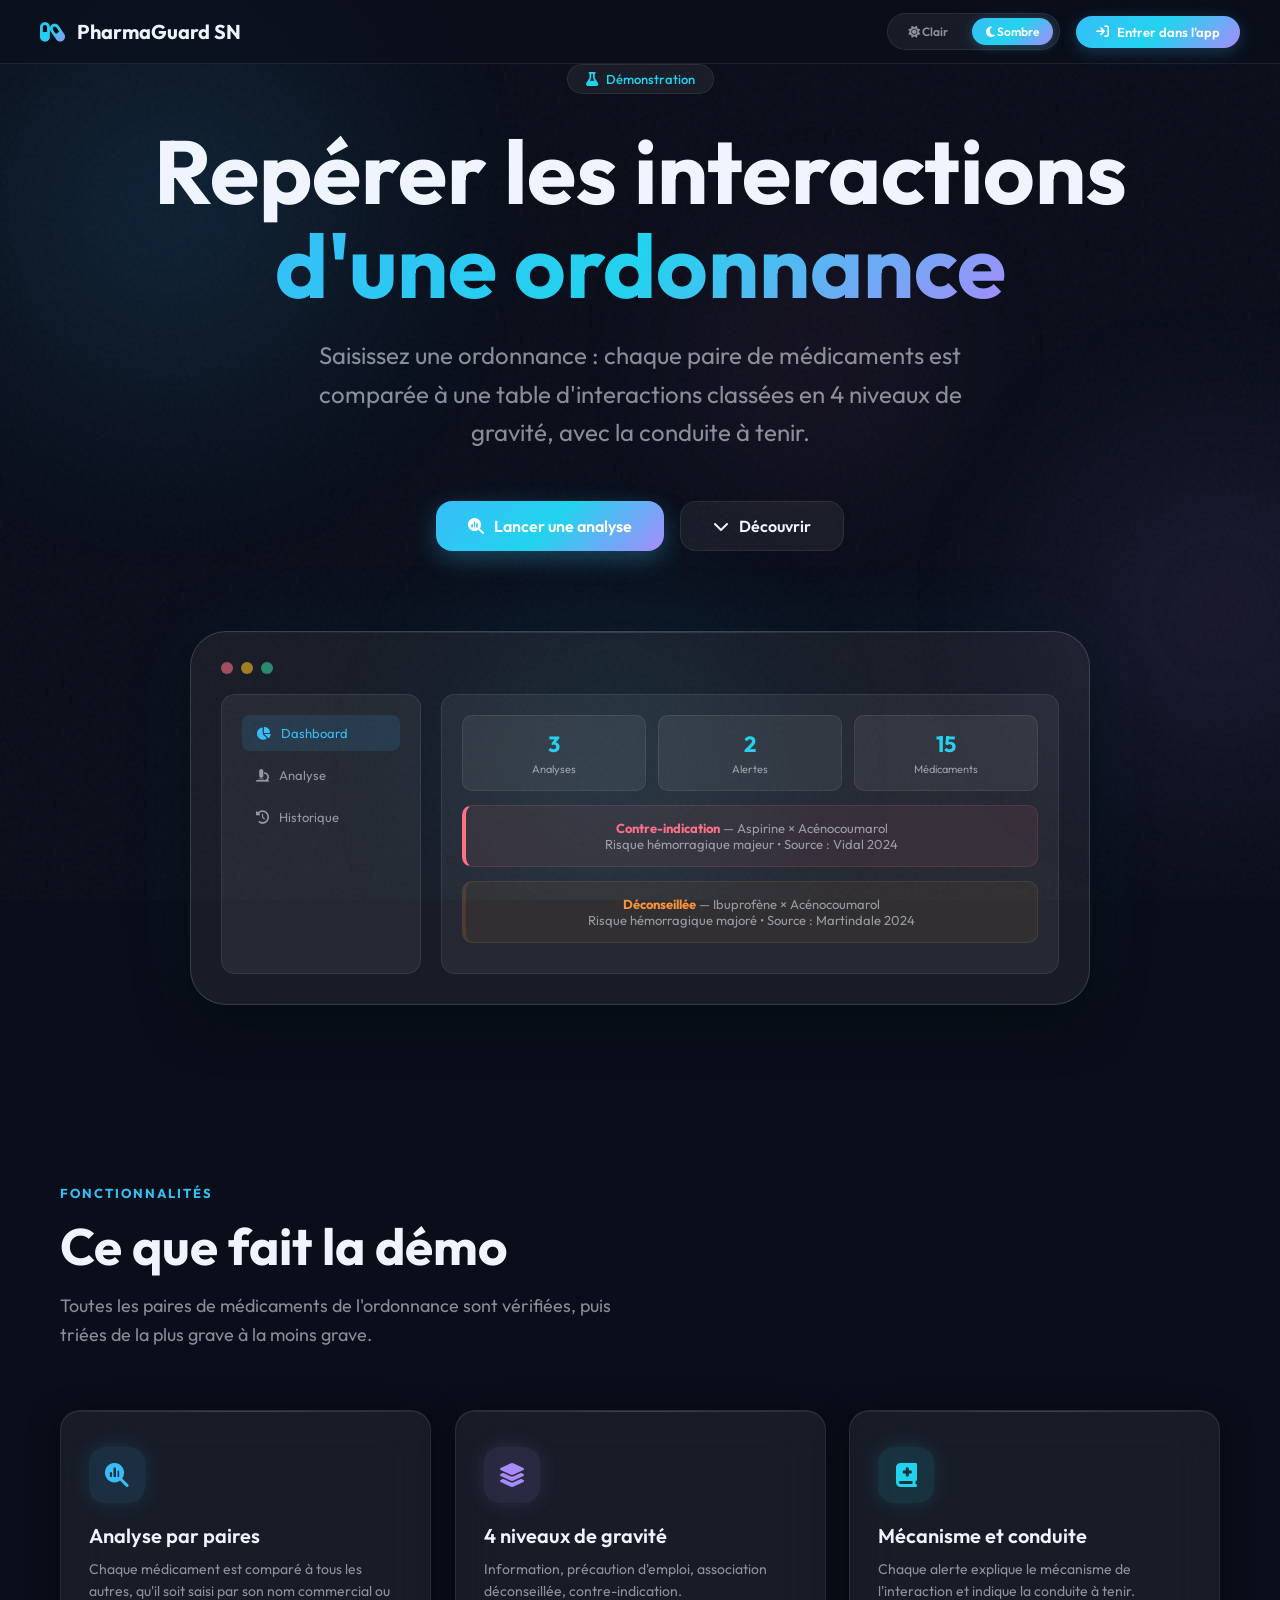
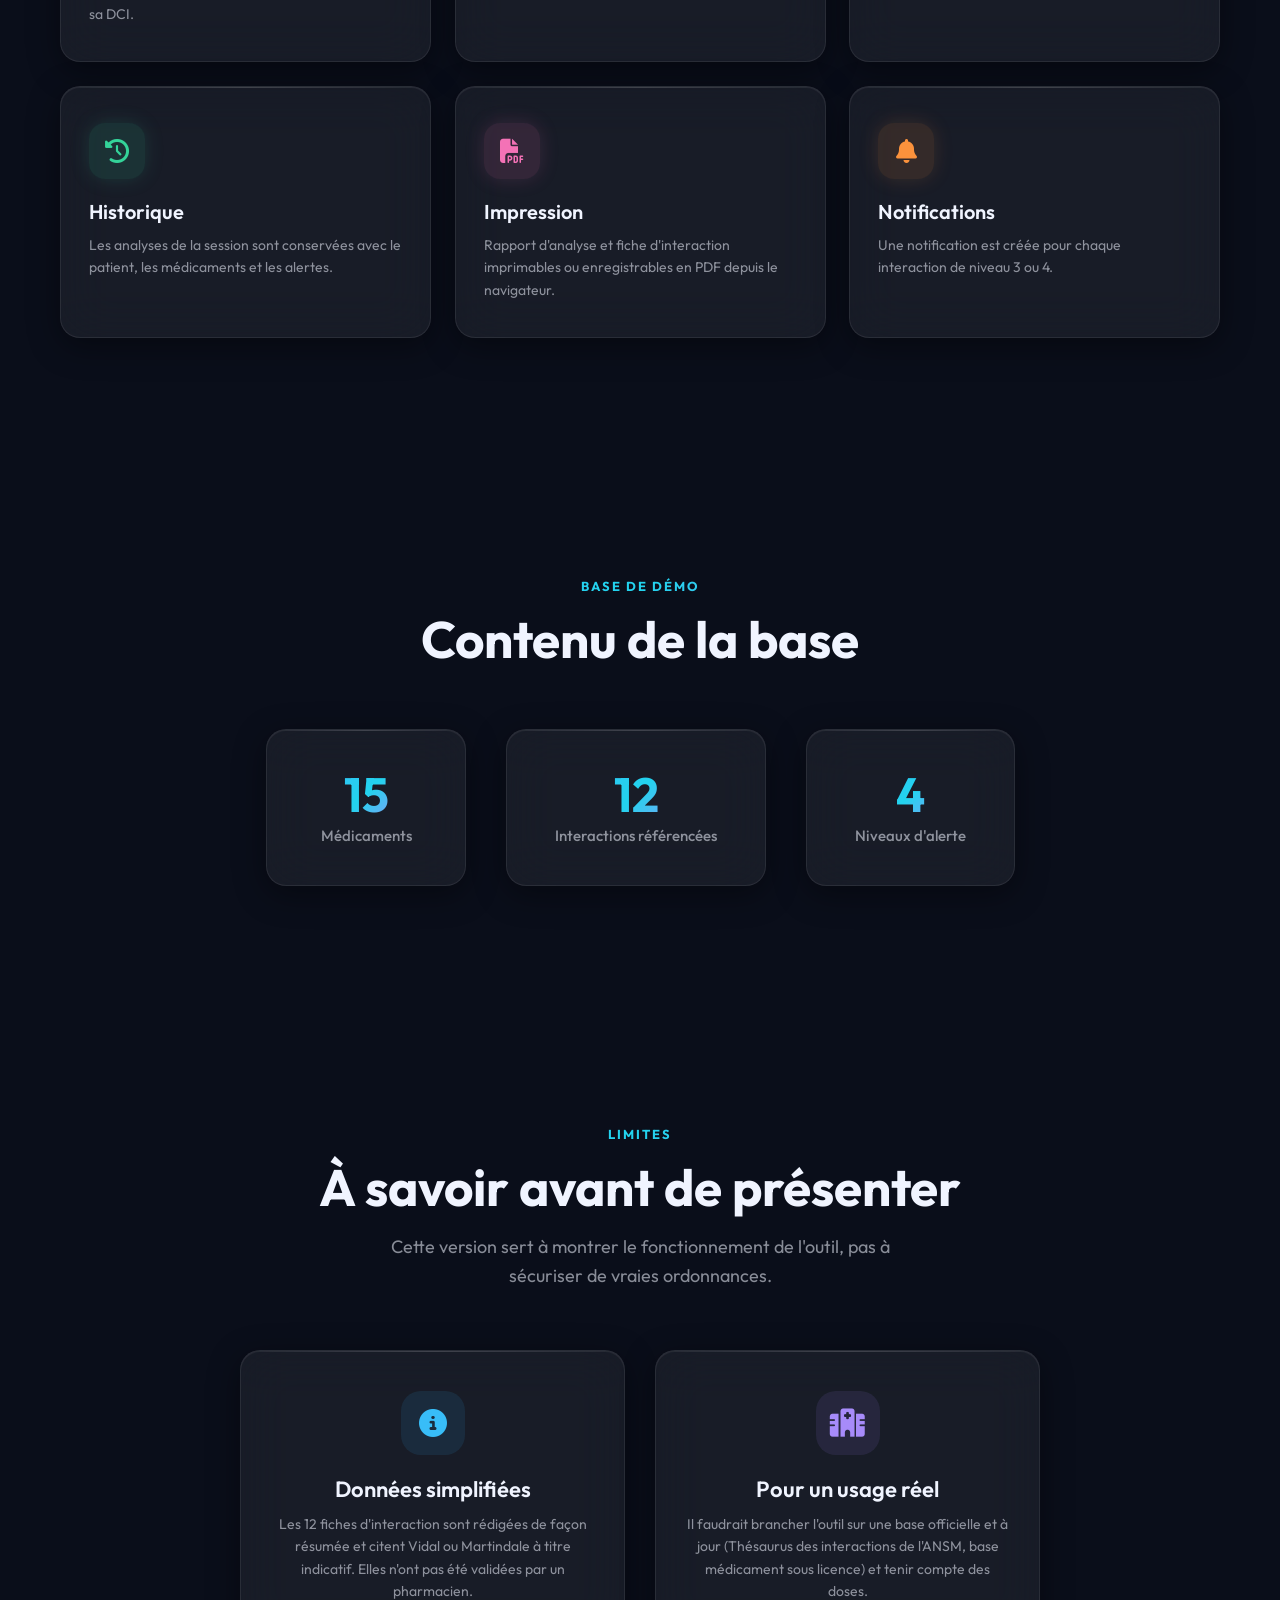
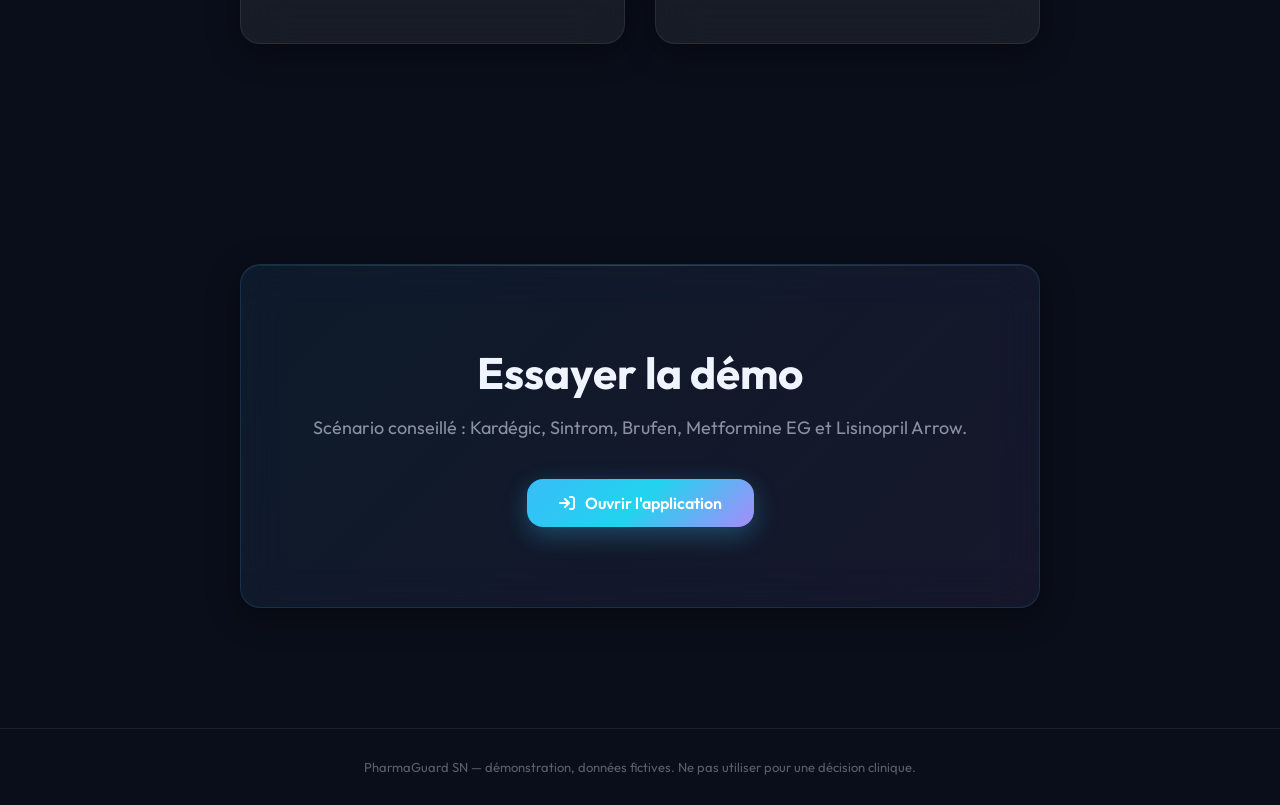
==== pharmaguard-ui/landing.html @ e34e0d6c "Publier la démo PharmaGuard V1" ====
<!DOCTYPE html>
<html lang="fr">

<head>
    <meta charset="UTF-8">
    <meta name="viewport" content="width=device-width, initial-scale=1.0">
    <title>PharmaGuard SN</title>
    <meta name="description"
        content="PharmaGuard SN : démonstration d'un outil de détection des interactions médicamenteuses pour l'officine.">
    <link href="https://fonts.googleapis.com/css2?family=Outfit:wght@300;400;500;600;700;800&display=swap"
        rel="stylesheet">
    <link rel="stylesheet" href="https://cdnjs.cloudflare.com/ajax/libs/font-awesome/6.4.0/css/all.min.css">
    <link rel="stylesheet" href="landing.css">
</head>

<body class="liquid-glass">

    <!-- Animated Background -->
    <div class="bg-mesh" id="bg-mesh">
        <div class="bg-orb bg-orb-1"></div>
        <div class="bg-orb bg-orb-2"></div>
        <div class="bg-orb bg-orb-3"></div>
        <div class="bg-orb bg-orb-4"></div>
    </div>
    <div class="bg-grain"></div>

    <!-- Top Bar -->
    <div class="top-bar" id="top-bar">
        <a href="#top" class="top-bar-logo">
            <i class="fa-solid fa-capsules"></i>
            PharmaGuard SN
        </a>
        <div class="top-bar-actions">
            <div class="theme-toggle" id="theme-toggle">
                <span class="toggle-option" data-mode="simple" onclick="setTheme('simple')">
                    <i class="fa-solid fa-sun"></i> Clair
                </span>
                <span class="toggle-option active" data-mode="glass" onclick="setTheme('glass')">
                    <i class="fa-solid fa-moon"></i> Sombre
                </span>
            </div>
            <a href="index.html" class="btn-enter-app">
                <i class="fa-solid fa-arrow-right-to-bracket"></i>
                Entrer dans l'app
            </a>
        </div>
    </div>

    <!-- ===== HERO SECTION ===== -->
    <section class="landing-section hero-section" id="top">
        <div class="hero-pill">
            <i class="fa-solid fa-flask"></i>
            Démonstration
        </div>

        <h1 class="hero-title">
            Repérer les interactions<br>
            <span class="gradient-text">d'une ordonnance</span>
        </h1>

        <p class="hero-subtitle">
            Saisissez une ordonnance : chaque paire de médicaments est comparée à une table
            d'interactions classées en 4 niveaux de gravité, avec la conduite à tenir.
        </p>

        <div class="hero-cta-group">
            <a href="index.html" class="btn-glass btn-glass-primary">
                <i class="fa-solid fa-magnifying-glass-chart"></i>
                Lancer une analyse
            </a>
            <a href="#features" class="btn-glass btn-glass-secondary">
                <i class="fa-solid fa-chevron-down"></i>
                Découvrir
            </a>
        </div>

        <!-- Hero Mockup -->
        <div class="hero-visual">
            <div class="hero-mockup glass-card" id="hero-mockup">
                <div class="hero-mockup-bar">
                    <div class="mockup-dot"></div>
                    <div class="mockup-dot"></div>
                    <div class="mockup-dot"></div>
                </div>
                <div class="mockup-content">
                    <div class="mockup-sidebar">
                        <div class="mockup-sidebar-item active">
                            <i class="fa-solid fa-chart-pie"></i> Dashboard
                        </div>
                        <div class="mockup-sidebar-item">
                            <i class="fa-solid fa-microscope"></i> Analyse
                        </div>
                        <div class="mockup-sidebar-item">
                            <i class="fa-solid fa-clock-rotate-left"></i> Historique
                        </div>
                    </div>
                    <div class="mockup-main">
                        <div class="mockup-stat-row">
                            <div class="mockup-stat">
                                <div class="mockup-stat-num">3</div>
                                <div class="mockup-stat-label">Analyses</div>
                            </div>
                            <div class="mockup-stat">
                                <div class="mockup-stat-num">2</div>
                                <div class="mockup-stat-label">Alertes</div>
                            </div>
                            <div class="mockup-stat">
                                <div class="mockup-stat-num">15</div>
                                <div class="mockup-stat-label">Médicaments</div>
                            </div>
                        </div>
                        <div class="mockup-alert">
                            <strong>Contre-indication</strong> — Aspirine × Acénocoumarol<br>
                            Risque hémorragique majeur • Source : Vidal 2024
                        </div>
                        <div class="mockup-alert"
                            style="border-left-color: var(--lg-orange); background: rgba(251,146,60,0.06); border-color: rgba(251,146,60,0.12);">
                            <strong style="color: var(--lg-orange);">Déconseillée</strong> — Ibuprofène ×
                            Acénocoumarol<br>
                            Risque hémorragique majoré • Source : Martindale 2024
                        </div>
                    </div>
                </div>
            </div>
        </div>
    </section>

    <!-- ===== FEATURES SECTION ===== -->
    <section class="landing-section features-section" id="features">
        <span class="section-label scroll-reveal">Fonctionnalités</span>
        <h2 class="section-title scroll-reveal scroll-reveal-delay-1">
            Ce que fait la démo
        </h2>
        <p class="section-desc scroll-reveal scroll-reveal-delay-2">
            Toutes les paires de médicaments de l'ordonnance sont vérifiées, puis triées de la plus grave à la moins grave.
        </p>

        <div class="features-grid">
            <div class="glass-card feature-card scroll-reveal scroll-reveal-delay-1">
                <div class="feature-icon feature-icon-blue">
                    <i class="fa-solid fa-magnifying-glass-chart"></i>
                </div>
                <h3>Analyse par paires</h3>
                <p>Chaque médicament est comparé à tous les autres, qu'il soit saisi par son nom commercial ou sa DCI.
                </p>
            </div>
            <div class="glass-card feature-card scroll-reveal scroll-reveal-delay-2">
                <div class="feature-icon feature-icon-violet">
                    <i class="fa-solid fa-layer-group"></i>
                </div>
                <h3>4 niveaux de gravité</h3>
                <p>Information, précaution d'emploi, association déconseillée, contre-indication.
                </p>
            </div>
            <div class="glass-card feature-card scroll-reveal scroll-reveal-delay-3">
                <div class="feature-icon feature-icon-cyan">
                    <i class="fa-solid fa-book-medical"></i>
                </div>
                <h3>Mécanisme et conduite</h3>
                <p>Chaque alerte explique le mécanisme de l'interaction et indique la conduite à tenir.
                </p>
            </div>
            <div class="glass-card feature-card scroll-reveal scroll-reveal-delay-1">
                <div class="feature-icon feature-icon-green">
                    <i class="fa-solid fa-clock-rotate-left"></i>
                </div>
                <h3>Historique</h3>
                <p>Les analyses de la session sont conservées avec le patient, les médicaments et les alertes.
                </p>
            </div>
            <div class="glass-card feature-card scroll-reveal scroll-reveal-delay-2">
                <div class="feature-icon feature-icon-pink">
                    <i class="fa-solid fa-file-pdf"></i>
                </div>
                <h3>Impression</h3>
                <p>Rapport d'analyse et fiche d'interaction imprimables ou enregistrables en PDF depuis le navigateur.</p>
            </div>
            <div class="glass-card feature-card scroll-reveal scroll-reveal-delay-3">
                <div class="feature-icon feature-icon-orange">
                    <i class="fa-solid fa-bell"></i>
                </div>
                <h3>Notifications</h3>
                <p>Une notification est créée pour chaque interaction de niveau 3 ou 4.</p>
            </div>
        </div>
    </section>

    <!-- ===== STATS SECTION ===== -->
    <section class="landing-section stats-section">
        <span class="section-label scroll-reveal">Base de démo</span>
        <h2 class="section-title scroll-reveal scroll-reveal-delay-1">
            Contenu de la base
        </h2>

        <div class="stats-row">
            <div class="glass-card stat-glass scroll-reveal scroll-reveal-delay-1">
                <div class="stat-glass-num" data-target="15">0</div>
                <div class="stat-glass-label">Médicaments</div>
            </div>
            <div class="glass-card stat-glass scroll-reveal scroll-reveal-delay-2">
                <div class="stat-glass-num" data-target="12">0</div>
                <div class="stat-glass-label">Interactions référencées</div>
            </div>
            <div class="glass-card stat-glass scroll-reveal scroll-reveal-delay-3">
                <div class="stat-glass-num" data-target="4">0</div>
                <div class="stat-glass-label">Niveaux d'alerte</div>
            </div>
        </div>
    </section>

    <!-- ===== SOURCES SECTION ===== -->
    <section class="landing-section sources-section">
        <span class="section-label scroll-reveal">Limites</span>
        <h2 class="section-title scroll-reveal scroll-reveal-delay-1">
            À savoir avant de présenter
        </h2>
        <p class="section-desc scroll-reveal scroll-reveal-delay-2" style="margin-left: auto; margin-right: auto;">
            Cette version sert à montrer le fonctionnement de l'outil, pas à sécuriser de vraies ordonnances.
        </p>

        <div class="sources-grid">
            <div class="glass-card source-card scroll-reveal scroll-reveal-delay-1">
                <div class="source-card-icon">
                    <i class="fa-solid fa-circle-info"></i>
                </div>
                <h3>Données simplifiées</h3>
                <p>Les 12 fiches d'interaction sont rédigées de façon résumée et citent Vidal ou Martindale
                    à titre indicatif. Elles n'ont pas été validées par un pharmacien.</p>
            </div>
            <div class="glass-card source-card scroll-reveal scroll-reveal-delay-2">
                <div class="source-card-icon" style="background: rgba(167,139,250,0.1); color: var(--lg-violet);">
                    <i class="fa-solid fa-hospital"></i>
                </div>
                <h3>Pour un usage réel</h3>
                <p>Il faudrait brancher l'outil sur une base officielle et à jour (Thésaurus des interactions
                    de l'ANSM, base médicament sous licence) et tenir compte des doses.</p>
            </div>
        </div>
    </section>

    <!-- ===== CTA SECTION ===== -->
    <section class="landing-section cta-section">
        <div class="glass-card cta-glass scroll-reveal">
            <h2>Essayer la démo</h2>
            <p>Scénario conseillé : Kardégic, Sintrom, Brufen, Metformine EG et Lisinopril Arrow.</p>
            <a href="index.html" class="btn-glass btn-glass-primary">
                <i class="fa-solid fa-arrow-right-to-bracket"></i>
                Ouvrir l'application
            </a>
        </div>
    </section>

    <!-- Footer -->
    <footer class="landing-footer">
        <p>PharmaGuard SN — démonstration, données fictives. Ne pas utiliser pour une décision clinique.</p>
    </footer>

    <script src="landing.js"></script>
</body>

</html>
---- pharmaguard-ui/landing.css ----
/* PharmaGuard SN — page d'accueil (thème sombre « verre » et thème clair) */

/* ====== CSS CUSTOM PROPERTIES ====== */
:root {
    /* Liquid Glass Palette */
    --lg-bg-start: #0a0e1a;
    --lg-bg-mid: #0d1529;
    --lg-bg-end: #111d3a;
    --lg-glass: rgba(255, 255, 255, 0.06);
    --lg-glass-hover: rgba(255, 255, 255, 0.10);
    --lg-glass-active: rgba(255, 255, 255, 0.14);
    --lg-glass-strong: rgba(255, 255, 255, 0.18);
    --lg-border: rgba(255, 255, 255, 0.08);
    --lg-border-bright: rgba(255, 255, 255, 0.15);
    --lg-text: #f0f4ff;
    --lg-text-muted: rgba(240, 244, 255, 0.55);
    --lg-text-subtle: rgba(240, 244, 255, 0.35);

    /* Accent Colors */
    --lg-blue: #38bdf8;
    --lg-cyan: #22d3ee;
    --lg-violet: #a78bfa;
    --lg-pink: #f472b6;
    --lg-green: #34d399;
    --lg-red: #fb7185;
    --lg-orange: #fb923c;
    --lg-gradient: linear-gradient(135deg, var(--lg-blue), var(--lg-cyan), var(--lg-violet));
    --lg-gradient-warm: linear-gradient(135deg, var(--lg-pink), var(--lg-violet), var(--lg-blue));

    /* Glass Effects */
    --lg-blur: 24px;
    --lg-blur-heavy: 40px;
    --lg-radius: 20px;
    --lg-radius-lg: 28px;
    --lg-radius-xl: 36px;

    /* Shadows */
    --lg-shadow: 0 8px 32px rgba(0, 0, 0, 0.4);
    --lg-shadow-lg: 0 16px 48px rgba(0, 0, 0, 0.5);
    --lg-shadow-glow: 0 0 40px rgba(56, 189, 248, 0.15);
    --lg-inset-shadow: inset 0 1px 0 rgba(255, 255, 255, 0.06);

    /* Typography */
    --lg-font: 'Outfit', -apple-system, BlinkMacSystemFont, 'SF Pro Display', sans-serif;

    /* Simple mode overrides */
    --simple-bg: #f0f4f8;
    --simple-text: #1e293b;
}

/* ====== BASE & GPU SETUP ====== */
* {
    box-sizing: border-box;
    margin: 0;
    padding: 0;
}

html {
    scroll-behavior: smooth;
    -webkit-font-smoothing: antialiased;
    -moz-osx-font-smoothing: grayscale;
}

body {
    font-family: var(--lg-font);
}

body.liquid-glass {
    background: var(--lg-bg-start);
    color: var(--lg-text);
    overflow-x: hidden;
    min-height: 100vh;
}

/* ====== SVG REFRACTION FILTER (hidden) ====== */
.svg-filters {
    position: absolute;
    width: 0;
    height: 0;
    overflow: hidden;
}

/* ====== ANIMATED BACKGROUND ====== */
.bg-mesh {
    position: fixed;
    top: 0;
    left: 0;
    width: 100vw;
    height: 100vh;
    z-index: 0;
    overflow: hidden;
    will-change: transform;
    contain: paint;
}

.bg-orb {
    position: absolute;
    border-radius: 50%;
    filter: blur(80px);
    opacity: 0.4;
    will-change: transform;
    transform: translateZ(0);
    animation: orbFloat 20s ease-in-out infinite;
}

.bg-orb-1 {
    width: 600px;
    height: 600px;
    background: radial-gradient(circle, rgba(56, 189, 248, 0.4), transparent 70%);
    top: -10%;
    left: -10%;
    animation-delay: 0s;
}

.bg-orb-2 {
    width: 500px;
    height: 500px;
    background: radial-gradient(circle, rgba(167, 139, 250, 0.35), transparent 70%);
    top: 40%;
    right: -15%;
    animation-delay: -7s;
    animation-duration: 25s;
}

.bg-orb-3 {
    width: 450px;
    height: 450px;
    background: radial-gradient(circle, rgba(34, 211, 238, 0.3), transparent 70%);
    bottom: -10%;
    left: 30%;
    animation-delay: -14s;
    animation-duration: 22s;
}

.bg-orb-4 {
    width: 350px;
    height: 350px;
    background: radial-gradient(circle, rgba(244, 114, 182, 0.25), transparent 70%);
    top: 20%;
    left: 50%;
    animation-delay: -4s;
    animation-duration: 28s;
}

@keyframes orbFloat {

    0%,
    100% {
        transform: translateZ(0) translate(0, 0) scale(1);
    }

    25% {
        transform: translateZ(0) translate(40px, -60px) scale(1.05);
    }

    50% {
        transform: translateZ(0) translate(-30px, 40px) scale(0.95);
    }

    75% {
        transform: translateZ(0) translate(50px, 20px) scale(1.02);
    }
}

/* Grain overlay */
.bg-grain {
    position: fixed;
    top: 0;
    left: 0;
    width: 100%;
    height: 100%;
    z-index: 1;
    opacity: 0.03;
    pointer-events: none;
    background-image: url("data:image/svg+xml,%3Csvg viewBox='0 0 256 256' xmlns='http://www.w3.org/2000/svg'%3E%3Cfilter id='noiseFilter'%3E%3CfeTurbulence type='fractalNoise' baseFrequency='0.9' numOctaves='4' stitchTiles='stitch'/%3E%3C/filter%3E%3Crect width='100%25' height='100%25' filter='url(%23noiseFilter)'/%3E%3C/svg%3E");
}

/* ====== TOP BAR ====== */
.top-bar {
    position: fixed;
    top: 0;
    left: 0;
    right: 0;
    height: 64px;
    z-index: 100;
    display: flex;
    justify-content: space-between;
    align-items: center;
    padding: 0 40px;
    background: rgba(10, 14, 26, 0.6);
    backdrop-filter: blur(var(--lg-blur));
    -webkit-backdrop-filter: blur(var(--lg-blur));
    border-bottom: 1px solid var(--lg-border);
    will-change: transform;
    transform: translateZ(0);
    transition: background 0.3s;
}

.top-bar.scrolled {
    background: rgba(10, 14, 26, 0.85);
}

.top-bar-logo {
    display: flex;
    align-items: center;
    gap: 12px;
    font-size: 20px;
    font-weight: 700;
    color: var(--lg-text);
    text-decoration: none;
}

.top-bar-logo i {
    font-size: 22px;
    background: var(--lg-gradient);
    -webkit-background-clip: text;
    -webkit-text-fill-color: transparent;
    background-clip: text;
}

.top-bar-logo .v-badge {
    font-size: 10px;
    background: var(--lg-gradient);
    color: white;
    padding: 2px 8px;
    border-radius: 10px;
    font-weight: 700;
    -webkit-text-fill-color: white;
}

.top-bar-actions {
    display: flex;
    align-items: center;
    gap: 16px;
}

/* Theme Toggle */
.theme-toggle {
    display: flex;
    align-items: center;
    gap: 10px;
    background: var(--lg-glass);
    border: 1px solid var(--lg-border);
    border-radius: 30px;
    padding: 4px 6px;
    cursor: pointer;
    transition: all 0.3s;
}

.theme-toggle:hover {
    background: var(--lg-glass-hover);
}

.toggle-option {
    padding: 6px 14px;
    border-radius: 20px;
    font-size: 12px;
    font-weight: 600;
    color: var(--lg-text-muted);
    transition: all 0.3s;
    cursor: pointer;
    white-space: nowrap;
}

.toggle-option.active {
    background: var(--lg-gradient);
    color: white;
    box-shadow: 0 2px 12px rgba(56, 189, 248, 0.3);
}

.btn-enter-app {
    padding: 8px 20px;
    border-radius: 20px;
    background: var(--lg-gradient);
    color: white;
    font-weight: 600;
    font-size: 13px;
    text-decoration: none;
    border: none;
    cursor: pointer;
    display: flex;
    align-items: center;
    gap: 8px;
    transition: all 0.3s;
    box-shadow: 0 4px 16px rgba(56, 189, 248, 0.25);
}

.btn-enter-app:hover {
    transform: translateY(-1px);
    box-shadow: 0 6px 24px rgba(56, 189, 248, 0.4);
}

/* ====== GLASS CARD ====== */
.glass-card {
    background: var(--lg-glass);
    backdrop-filter: blur(var(--lg-blur));
    -webkit-backdrop-filter: blur(var(--lg-blur));
    border: 1px solid var(--lg-border);
    border-radius: var(--lg-radius);
    box-shadow: var(--lg-shadow), var(--lg-inset-shadow);
    position: relative;
    overflow: hidden;
    will-change: transform;
    transform: translateZ(0);
    transition: all 0.4s cubic-bezier(0.4, 0, 0.2, 1);
}

.glass-card::before {
    content: '';
    position: absolute;
    top: 0;
    left: 0;
    right: 0;
    height: 1px;
    background: linear-gradient(90deg, transparent, rgba(255, 255, 255, 0.12), transparent);
    z-index: 1;
}

.glass-card::after {
    content: '';
    position: absolute;
    top: 0;
    left: 0;
    width: 100%;
    height: 100%;
    background: radial-gradient(circle at var(--mouse-x, 50%) var(--mouse-y, 50%), rgba(255, 255, 255, 0.06), transparent 50%);
    opacity: 0;
    transition: opacity 0.4s;
    pointer-events: none;
    z-index: 1;
}

.glass-card:hover::after {
    opacity: 1;
}

.glass-card:hover {
    border-color: var(--lg-border-bright);
    box-shadow: var(--lg-shadow-lg), var(--lg-inset-shadow), var(--lg-shadow-glow);
    transform: translateZ(0) translateY(-4px);
}

/* ====== SECTIONS ====== */
.landing-section {
    position: relative;
    z-index: 2;
    padding: 120px 60px;
    max-width: 1400px;
    margin: 0 auto;
}

/* ====== HERO SECTION ====== */
.hero-section {
    min-height: 100vh;
    display: flex;
    flex-direction: column;
    align-items: center;
    justify-content: center;
    text-align: center;
    padding-top: 64px;
}

.hero-pill {
    display: inline-flex;
    align-items: center;
    gap: 8px;
    padding: 6px 18px;
    border-radius: 30px;
    background: var(--lg-glass);
    border: 1px solid var(--lg-border);
    backdrop-filter: blur(12px);
    font-size: 13px;
    font-weight: 500;
    color: var(--lg-cyan);
    margin-bottom: 30px;
    animation: heroFadeIn 0.8s ease both;
}

.hero-pill i {
    font-size: 14px;
}

.hero-title {
    font-size: clamp(48px, 7vw, 96px);
    font-weight: 700;
    line-height: 1.05;
    margin-bottom: 24px;
    animation: heroFadeIn 0.8s ease 0.15s both;
}

.hero-title .gradient-text {
    background: var(--lg-gradient);
    -webkit-background-clip: text;
    -webkit-text-fill-color: transparent;
    background-clip: text;
}

.hero-subtitle {
    font-size: clamp(18px, 2.5vw, 24px);
    color: var(--lg-text-muted);
    max-width: 680px;
    line-height: 1.6;
    margin-bottom: 50px;
    animation: heroFadeIn 0.8s ease 0.3s both;
}

.hero-cta-group {
    display: flex;
    gap: 16px;
    flex-wrap: wrap;
    justify-content: center;
    animation: heroFadeIn 0.8s ease 0.45s both;
}

.btn-glass {
    padding: 14px 32px;
    border-radius: 16px;
    font-size: 16px;
    font-weight: 600;
    cursor: pointer;
    display: inline-flex;
    align-items: center;
    gap: 10px;
    transition: all 0.3s cubic-bezier(0.4, 0, 0.2, 1);
    border: none;
    text-decoration: none;
    will-change: transform;
}

.btn-glass-primary {
    background: var(--lg-gradient);
    color: white;
    box-shadow: 0 8px 24px rgba(56, 189, 248, 0.3);
}

.btn-glass-primary:hover {
    transform: translateY(-2px) scale(1.02);
    box-shadow: 0 12px 32px rgba(56, 189, 248, 0.45);
}

.btn-glass-secondary {
    background: var(--lg-glass);
    color: var(--lg-text);
    border: 1px solid var(--lg-border);
    backdrop-filter: blur(16px);
}

.btn-glass-secondary:hover {
    background: var(--lg-glass-hover);
    border-color: var(--lg-border-bright);
    transform: translateY(-2px);
}

.hero-visual {
    margin-top: 80px;
    width: 100%;
    max-width: 900px;
    animation: heroFadeIn 1s ease 0.6s both;
}

.hero-mockup {
    background: var(--lg-glass);
    backdrop-filter: blur(var(--lg-blur-heavy));
    -webkit-backdrop-filter: blur(var(--lg-blur-heavy));
    border: 1px solid var(--lg-border-bright);
    border-radius: var(--lg-radius-xl);
    padding: 30px;
    box-shadow: var(--lg-shadow-lg), 0 0 80px rgba(56, 189, 248, 0.08);
    position: relative;
    overflow: hidden;
    will-change: transform;
    transform: translateZ(0);
}

.hero-mockup-bar {
    display: flex;
    gap: 8px;
    margin-bottom: 20px;
}

.mockup-dot {
    width: 12px;
    height: 12px;
    border-radius: 50%;
    background: var(--lg-glass-strong);
}

.mockup-dot:nth-child(1) {
    background: rgba(251, 113, 133, 0.6);
}

.mockup-dot:nth-child(2) {
    background: rgba(251, 191, 36, 0.6);
}

.mockup-dot:nth-child(3) {
    background: rgba(52, 211, 153, 0.6);
}

.mockup-content {
    display: grid;
    grid-template-columns: 200px 1fr;
    gap: 20px;
    min-height: 280px;
}

.mockup-sidebar {
    background: var(--lg-glass);
    border-radius: 14px;
    padding: 20px;
    border: 1px solid var(--lg-border);
}

.mockup-sidebar-item {
    padding: 10px 14px;
    border-radius: 8px;
    font-size: 13px;
    color: var(--lg-text-muted);
    margin-bottom: 6px;
    display: flex;
    align-items: center;
    gap: 10px;
}

.mockup-sidebar-item.active {
    background: rgba(56, 189, 248, 0.12);
    color: var(--lg-blue);
}

.mockup-main {
    background: var(--lg-glass);
    border-radius: 14px;
    padding: 20px;
    border: 1px solid var(--lg-border);
    display: flex;
    flex-direction: column;
    gap: 14px;
}

.mockup-stat-row {
    display: flex;
    gap: 12px;
}

.mockup-stat {
    flex: 1;
    background: var(--lg-glass);
    border-radius: 10px;
    padding: 14px;
    border: 1px solid var(--lg-border);
    text-align: center;
}

.mockup-stat-num {
    font-size: 22px;
    font-weight: 700;
    background: var(--lg-gradient);
    -webkit-background-clip: text;
    -webkit-text-fill-color: transparent;
    background-clip: text;
}

.mockup-stat-label {
    font-size: 11px;
    color: var(--lg-text-muted);
    margin-top: 4px;
}

.mockup-alert {
    background: rgba(251, 113, 133, 0.08);
    border: 1px solid rgba(251, 113, 133, 0.15);
    border-radius: 10px;
    padding: 14px;
    border-left: 4px solid var(--lg-red);
    font-size: 13px;
    color: var(--lg-text-muted);
}

.mockup-alert strong {
    color: var(--lg-red);
}

@keyframes heroFadeIn {
    from {
        opacity: 0;
        transform: translateY(30px);
    }

    to {
        opacity: 1;
        transform: translateY(0);
    }
}

/* ====== FEATURES SECTION ====== */
.features-section {
    padding-top: 60px;
}

.section-label {
    font-size: 13px;
    font-weight: 700;
    letter-spacing: 2px;
    text-transform: uppercase;
    background: var(--lg-gradient);
    -webkit-background-clip: text;
    -webkit-text-fill-color: transparent;
    background-clip: text;
    margin-bottom: 16px;
    display: block;
}

.section-title {
    font-size: clamp(32px, 4vw, 52px);
    font-weight: 700;
    line-height: 1.15;
    margin-bottom: 16px;
}

.section-desc {
    font-size: 18px;
    color: var(--lg-text-muted);
    max-width: 560px;
    line-height: 1.6;
    margin-bottom: 60px;
}

.features-grid {
    display: grid;
    grid-template-columns: repeat(3, 1fr);
    gap: 24px;
}

.feature-card {
    padding: 36px 28px;
}

.feature-icon {
    width: 56px;
    height: 56px;
    border-radius: 16px;
    display: flex;
    align-items: center;
    justify-content: center;
    font-size: 24px;
    margin-bottom: 20px;
    position: relative;
    z-index: 2;
}

.feature-icon-blue {
    background: rgba(56, 189, 248, 0.12);
    color: var(--lg-blue);
    box-shadow: 0 0 20px rgba(56, 189, 248, 0.15);
}

.feature-icon-violet {
    background: rgba(167, 139, 250, 0.12);
    color: var(--lg-violet);
    box-shadow: 0 0 20px rgba(167, 139, 250, 0.15);
}

.feature-icon-cyan {
    background: rgba(34, 211, 238, 0.12);
    color: var(--lg-cyan);
    box-shadow: 0 0 20px rgba(34, 211, 238, 0.15);
}

.feature-icon-pink {
    background: rgba(244, 114, 182, 0.12);
    color: var(--lg-pink);
    box-shadow: 0 0 20px rgba(244, 114, 182, 0.15);
}

.feature-icon-green {
    background: rgba(52, 211, 153, 0.12);
    color: var(--lg-green);
    box-shadow: 0 0 20px rgba(52, 211, 153, 0.15);
}

.feature-icon-orange {
    background: rgba(251, 146, 60, 0.12);
    color: var(--lg-orange);
    box-shadow: 0 0 20px rgba(251, 146, 60, 0.15);
}

.feature-card h3 {
    font-size: 20px;
    font-weight: 600;
    margin-bottom: 10px;
    position: relative;
    z-index: 2;
}

.feature-card p {
    font-size: 14px;
    color: var(--lg-text-muted);
    line-height: 1.6;
    position: relative;
    z-index: 2;
}

/* ====== STATS SECTION ====== */
.stats-section {
    text-align: center;
}

.stats-row {
    display: flex;
    justify-content: center;
    gap: 40px;
    flex-wrap: wrap;
    margin-top: 60px;
}

.stat-glass {
    padding: 40px 48px;
    text-align: center;
    min-width: 200px;
}

.stat-glass-num {
    font-size: 48px;
    font-weight: 700;
    background: var(--lg-gradient);
    -webkit-background-clip: text;
    -webkit-text-fill-color: transparent;
    background-clip: text;
    line-height: 1;
    margin-bottom: 8px;
}

.stat-glass-label {
    font-size: 15px;
    color: var(--lg-text-muted);
    font-weight: 500;
}

/* ====== SOURCES SECTION ====== */
.sources-section {
    text-align: center;
}

.sources-grid {
    display: grid;
    grid-template-columns: 1fr 1fr;
    gap: 30px;
    max-width: 800px;
    margin: 60px auto 0;
}

.source-card {
    padding: 40px 30px;
    text-align: center;
}

.source-card-icon {
    width: 64px;
    height: 64px;
    border-radius: 20px;
    display: flex;
    align-items: center;
    justify-content: center;
    font-size: 28px;
    margin: 0 auto 20px;
    background: rgba(56, 189, 248, 0.1);
    color: var(--lg-blue);
}

.source-card h3 {
    font-size: 22px;
    font-weight: 600;
    margin-bottom: 10px;
}

.source-card p {
    font-size: 14px;
    color: var(--lg-text-muted);
    line-height: 1.6;
}

/* ====== CTA SECTION ====== */
.cta-section {
    text-align: center;
    padding: 100px 60px 120px;
}

.cta-glass {
    padding: 80px 60px;
    max-width: 800px;
    margin: 0 auto;
    text-align: center;
    background: linear-gradient(135deg, rgba(56, 189, 248, 0.08), rgba(167, 139, 250, 0.08));
    border: 1px solid rgba(56, 189, 248, 0.15);
}

.cta-glass h2 {
    font-size: clamp(28px, 3.5vw, 44px);
    font-weight: 700;
    margin-bottom: 16px;
}

.cta-glass p {
    font-size: 18px;
    color: var(--lg-text-muted);
    margin-bottom: 40px;
}

/* ====== FOOTER ====== */
.landing-footer {
    position: relative;
    z-index: 2;
    text-align: center;
    padding: 30px;
    border-top: 1px solid var(--lg-border);
    font-size: 13px;
    color: var(--lg-text-subtle);
}

.landing-footer a {
    color: var(--lg-blue);
    text-decoration: none;
}

/* ====== SCROLL ANIMATIONS ====== */
.scroll-reveal {
    opacity: 0;
    transform: translateY(40px) translateZ(0);
    transition: all 0.8s cubic-bezier(0.4, 0, 0.2, 1);
    will-change: transform, opacity;
}

.scroll-reveal.visible {
    opacity: 1;
    transform: translateY(0) translateZ(0);
}

.scroll-reveal-delay-1 {
    transition-delay: 0.1s;
}

.scroll-reveal-delay-2 {
    transition-delay: 0.2s;
}

.scroll-reveal-delay-3 {
    transition-delay: 0.3s;
}

.scroll-reveal-delay-4 {
    transition-delay: 0.4s;
}

.scroll-reveal-delay-5 {
    transition-delay: 0.5s;
}

/* ====== SIMPLE MODE ====== */
body.simple-mode {
    background: #f0f4f8 !important;
    color: #1e293b !important;
}

body.simple-mode .bg-mesh,
body.simple-mode .bg-grain {
    display: none !important;
}

body.simple-mode .top-bar {
    background: rgba(255, 255, 255, 0.9) !important;
    border-bottom-color: #e2e8f0 !important;
}

body.simple-mode .top-bar-logo {
    color: #1e293b !important;
}

body.simple-mode .top-bar-logo i {
    -webkit-text-fill-color: #3b82f6 !important;
}

body.simple-mode .glass-card {
    background: white !important;
    backdrop-filter: none !important;
    -webkit-backdrop-filter: none !important;
    border-color: #e2e8f0 !important;
    box-shadow: 0 4px 6px -1px rgba(0, 0, 0, 0.05) !important;
}

body.simple-mode .glass-card::before,
body.simple-mode .glass-card::after {
    display: none !important;
}

body.simple-mode .glass-card:hover {
    box-shadow: 0 10px 15px -3px rgba(0, 0, 0, 0.08) !important;
}

body.simple-mode .hero-title {
    color: #1e293b !important;
}

body.simple-mode .hero-subtitle,
body.simple-mode .section-desc,
body.simple-mode .feature-card p,
body.simple-mode .stat-glass-label,
body.simple-mode .source-card p,
body.simple-mode .cta-glass p {
    color: #64748b !important;
}

body.simple-mode .section-title {
    color: #1e293b !important;
}

body.simple-mode .feature-card h3,
body.simple-mode .source-card h3,
body.simple-mode .cta-glass h2 {
    color: #1e293b !important;
}

body.simple-mode .hero-pill {
    background: white !important;
    backdrop-filter: none !important;
    border-color: #e2e8f0 !important;
}

body.simple-mode .btn-glass-secondary {
    background: white !important;
    backdrop-filter: none !important;
    border-color: #e2e8f0 !important;
    color: #1e293b !important;
}

body.simple-mode .hero-mockup {
    background: white !important;
    backdrop-filter: none !important;
    -webkit-backdrop-filter: none !important;
    border-color: #e2e8f0 !important;
    box-shadow: 0 10px 25px rgba(0, 0, 0, 0.08) !important;
}

body.simple-mode .mockup-sidebar,
body.simple-mode .mockup-main,
body.simple-mode .mockup-stat {
    background: #f8fafc !important;
    border-color: #e2e8f0 !important;
}

body.simple-mode .mockup-sidebar-item {
    color: #64748b !important;
}

body.simple-mode .mockup-sidebar-item.active {
    color: #3b82f6 !important;
    background: rgba(59, 130, 246, 0.08) !important;
}

body.simple-mode .mockup-stat-label {
    color: #64748b !important;
}

body.simple-mode .mockup-alert {
    background: #fff5f5 !important;
    border-color: #fecaca !important;
    color: #64748b !important;
}

body.simple-mode .theme-toggle {
    background: #f1f5f9 !important;
    border-color: #e2e8f0 !important;
}

body.simple-mode .toggle-option {
    color: #64748b !important;
}

body.simple-mode .landing-footer {
    border-top-color: #e2e8f0 !important;
    color: #94a3b8 !important;
}

/* ====== RESPONSIVE ====== */
@media (max-width: 1024px) {
    .features-grid {
        grid-template-columns: repeat(2, 1fr);
    }

    .landing-section {
        padding: 80px 30px;
    }
}

@media (max-width: 768px) {
    .features-grid {
        grid-template-columns: 1fr;
    }

    .sources-grid {
        grid-template-columns: 1fr;
    }

    .mockup-content {
        grid-template-columns: 1fr;
    }

    .mockup-sidebar {
        display: none;
    }

    .stats-row {
        gap: 20px;
    }

    .stat-glass {
        min-width: 140px;
        padding: 30px;
    }

    .top-bar {
        padding: 0 20px;
    }

    .hero-section {
        padding: 64px 20px 40px;
    }
}

/* ====== ACCESSIBILITY ====== */
@media (prefers-reduced-motion: reduce) {

    *,
    *::before,
    *::after {
        animation-duration: 0.01ms !important;
        animation-iteration-count: 1 !important;
        transition-duration: 0.01ms !important;
    }

    .bg-orb {
        animation: none !important;
    }

    .scroll-reveal {
        opacity: 1 !important;
        transform: none !important;
    }
}

/* ====== SCROLLBAR ====== */
::-webkit-scrollbar {
    width: 6px;
}

::-webkit-scrollbar-track {
    background: transparent;
}

::-webkit-scrollbar-thumb {
    background: rgba(255, 255, 255, 0.1);
    border-radius: 3px;
}

::-webkit-scrollbar-thumb:hover {
    background: rgba(255, 255, 255, 0.2);
}

body.simple-mode::-webkit-scrollbar-thumb {
    background: #cbd5e1;
}
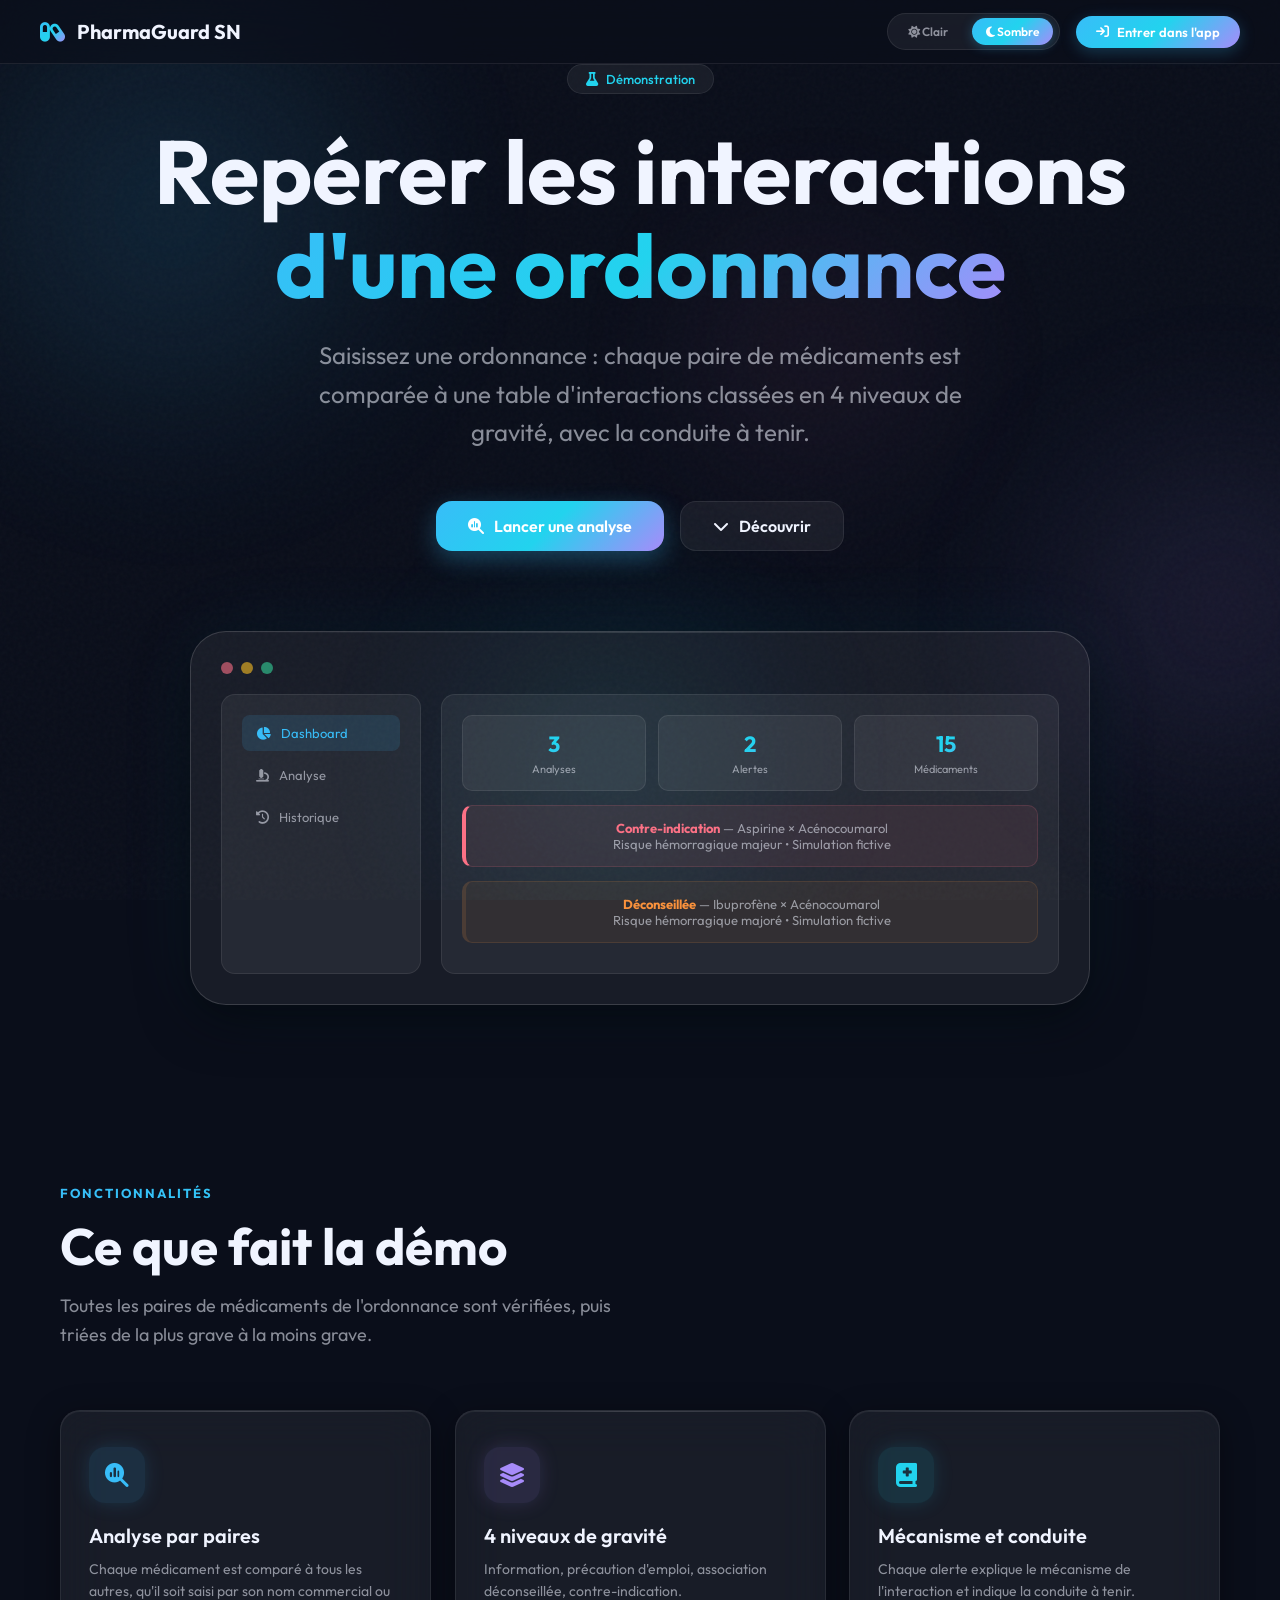
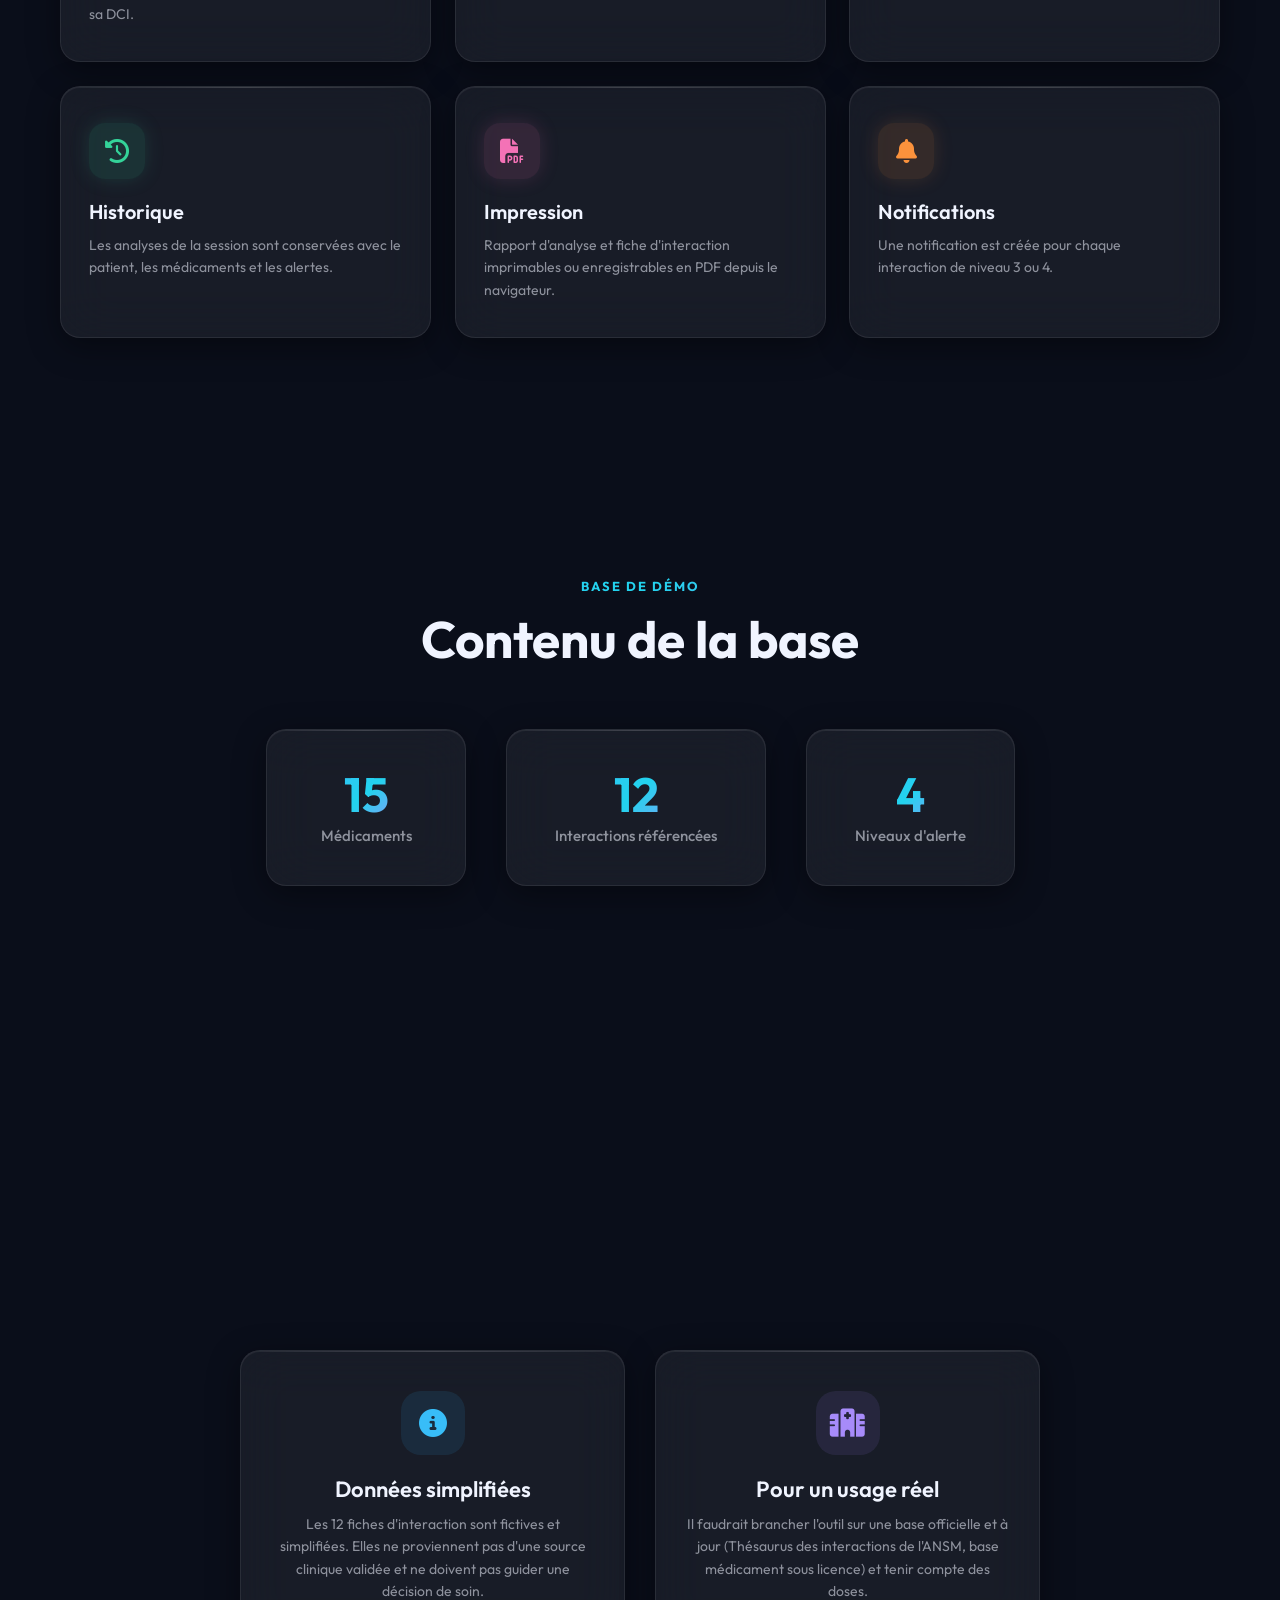
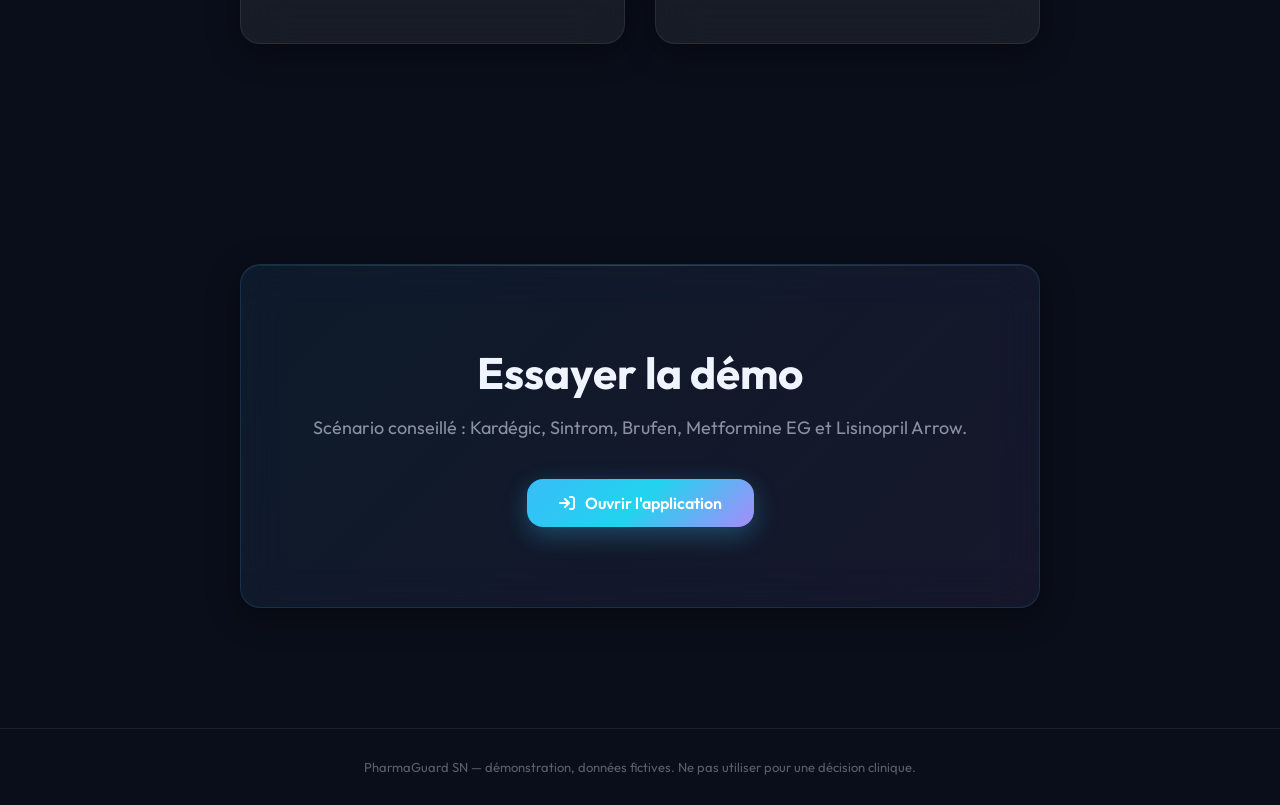
==== commit 71bbbc3a: "Clarifier les limites de la démo en ligne" ====
--- a/pharmaguard-ui/landing.html
+++ b/pharmaguard-ui/landing.html
@@ -111,13 +111,13 @@
                         </div>
                         <div class="mockup-alert">
                             <strong>Contre-indication</strong> — Aspirine × Acénocoumarol<br>
-                            Risque hémorragique majeur • Source : Vidal 2024
+                            Risque hémorragique majeur • Simulation fictive
                         </div>
                         <div class="mockup-alert"
                             style="border-left-color: var(--lg-orange); background: rgba(251,146,60,0.06); border-color: rgba(251,146,60,0.12);">
                             <strong style="color: var(--lg-orange);">Déconseillée</strong> — Ibuprofène ×
                             Acénocoumarol<br>
-                            Risque hémorragique majoré • Source : Martindale 2024
+                            Risque hémorragique majoré • Simulation fictive
                         </div>
                     </div>
                 </div>
@@ -224,8 +224,8 @@
                     <i class="fa-solid fa-circle-info"></i>
                 </div>
                 <h3>Données simplifiées</h3>
-                <p>Les 12 fiches d'interaction sont rédigées de façon résumée et citent Vidal ou Martindale
-                    à titre indicatif. Elles n'ont pas été validées par un pharmacien.</p>
+                <p>Les 12 fiches d'interaction sont fictives et simplifiées. Elles ne proviennent pas d'une
+                    source clinique validée et ne doivent pas guider une décision de soin.</p>
             </div>
             <div class="glass-card source-card scroll-reveal scroll-reveal-delay-2">
                 <div class="source-card-icon" style="background: rgba(167,139,250,0.1); color: var(--lg-violet);">
@@ -258,4 +258,4 @@
     <script src="landing.js"></script>
 </body>
 
-</html>+</html>
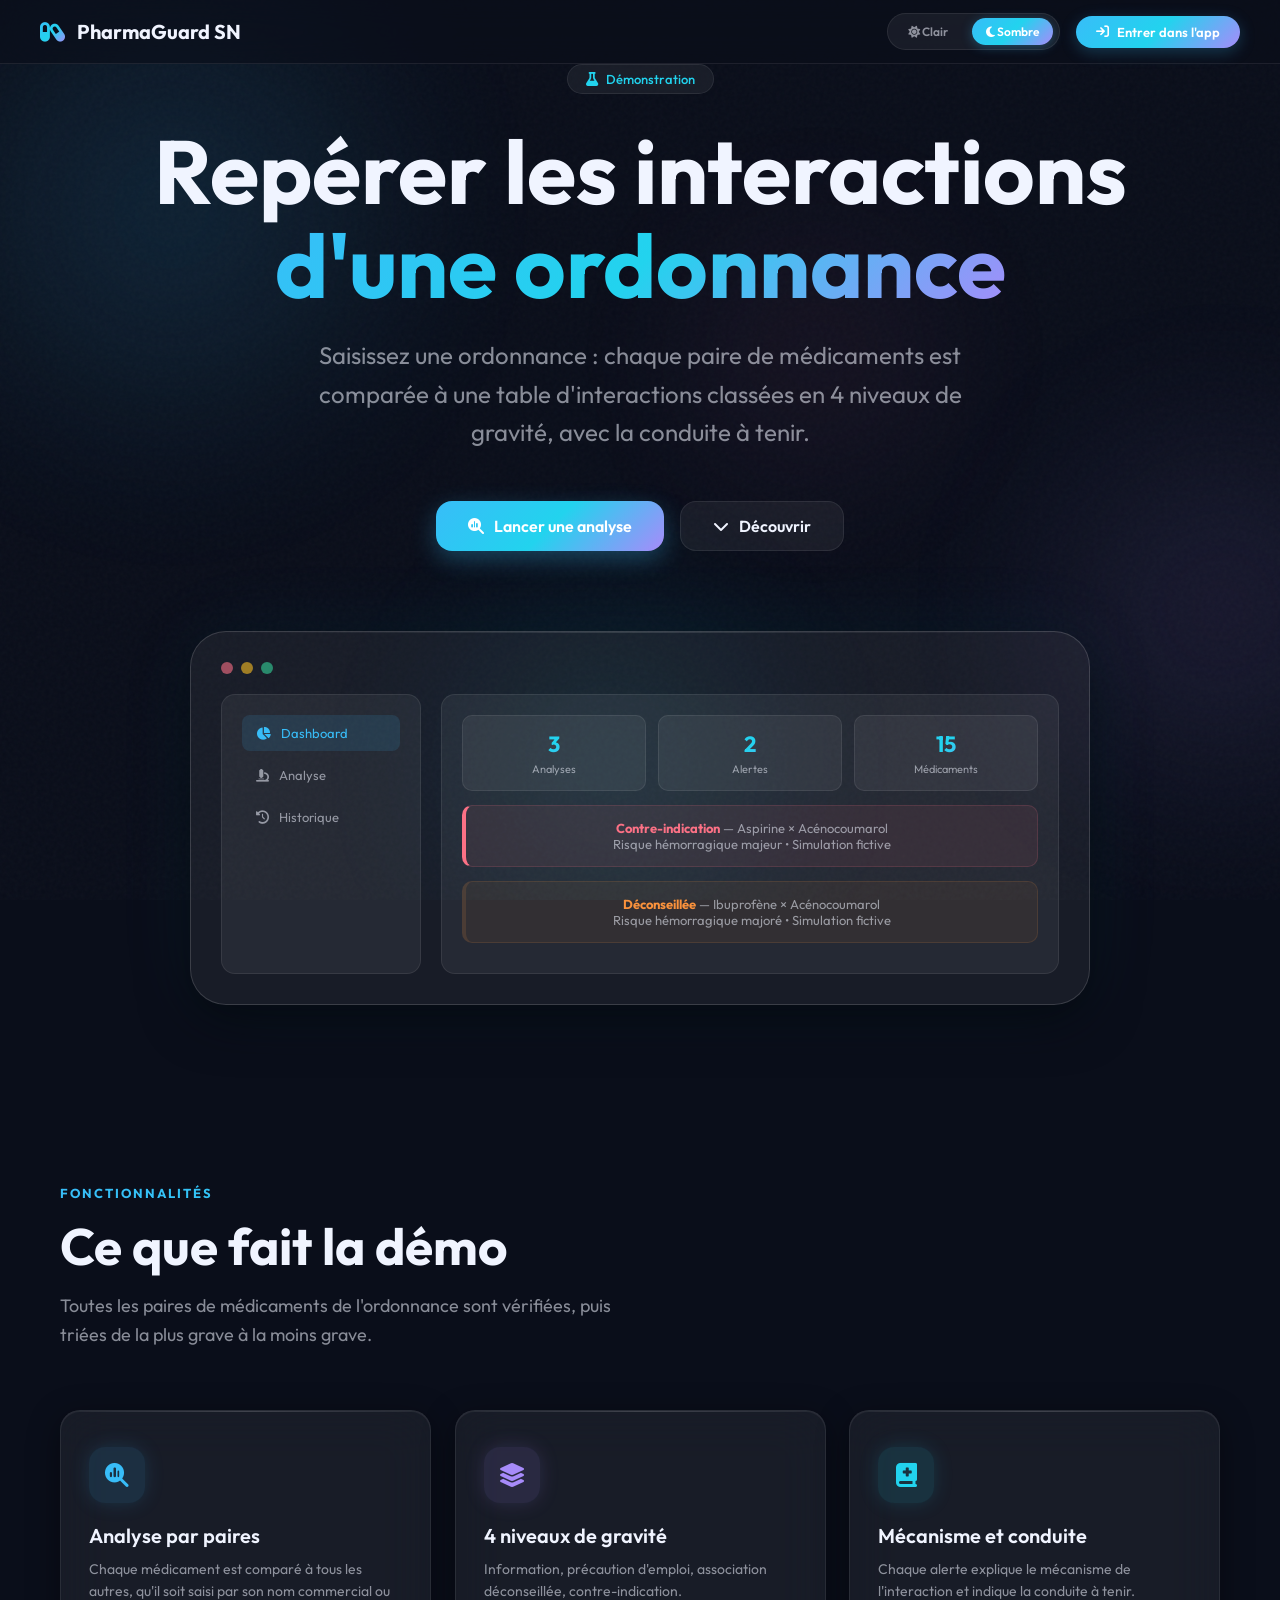
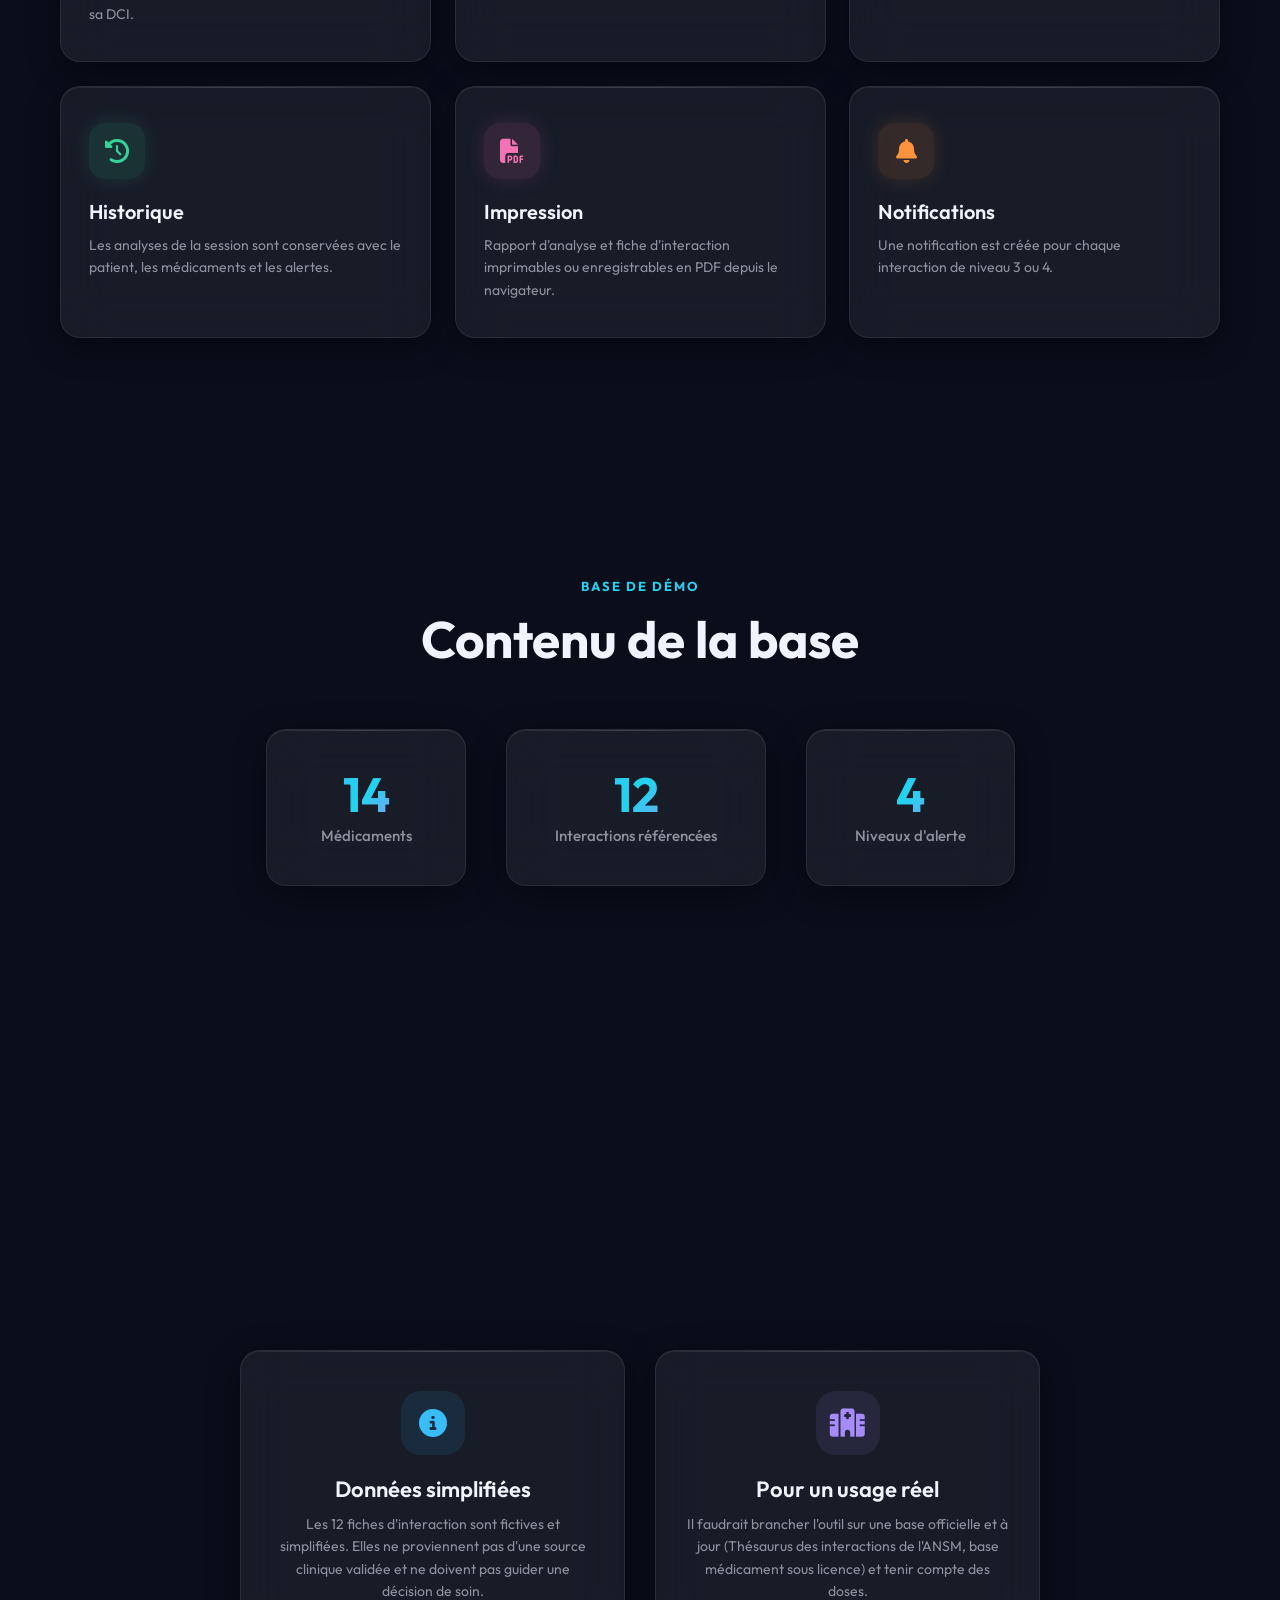
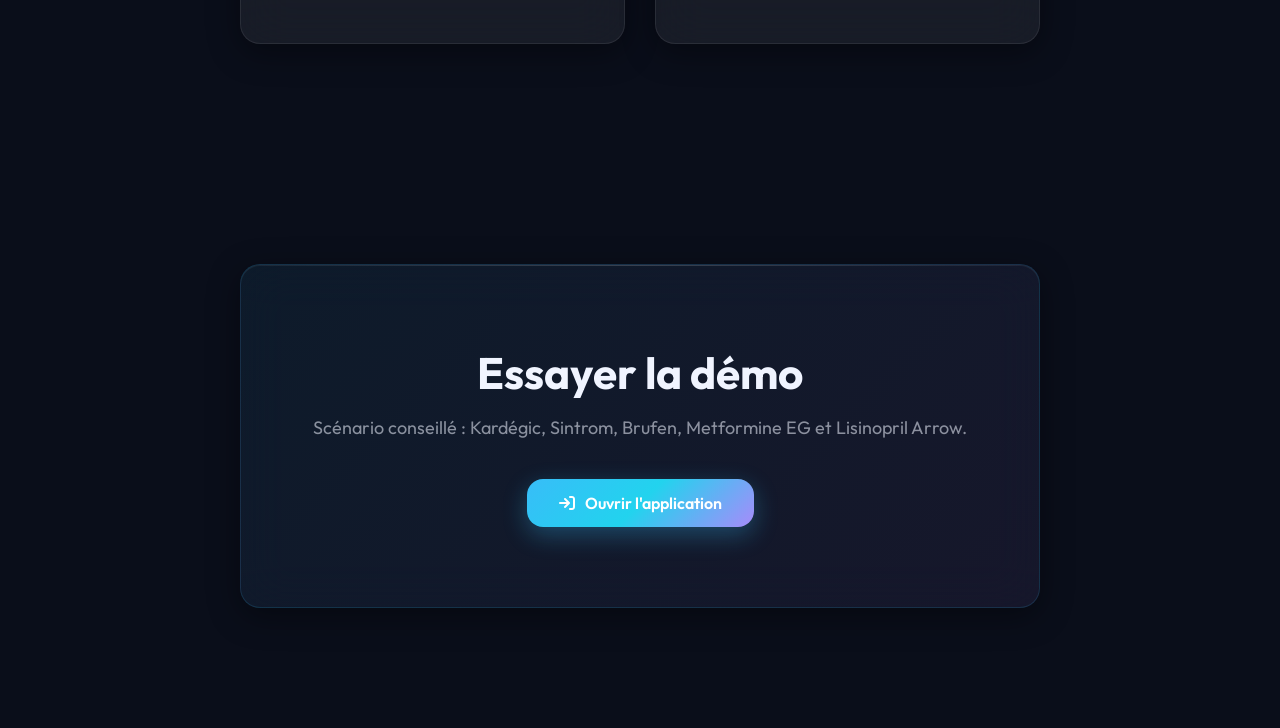
==== commit b369116d: "Retirer le pied de page de la démo" ====
--- a/pharmaguard-ui/landing.html
+++ b/pharmaguard-ui/landing.html
@@ -250,11 +250,6 @@
         </div>
     </section>
 
-    <!-- Footer -->
-    <footer class="landing-footer">
-        <p>PharmaGuard SN — démonstration, données fictives. Ne pas utiliser pour une décision clinique.</p>
-    </footer>
-
     <script src="landing.js"></script>
 </body>
 
